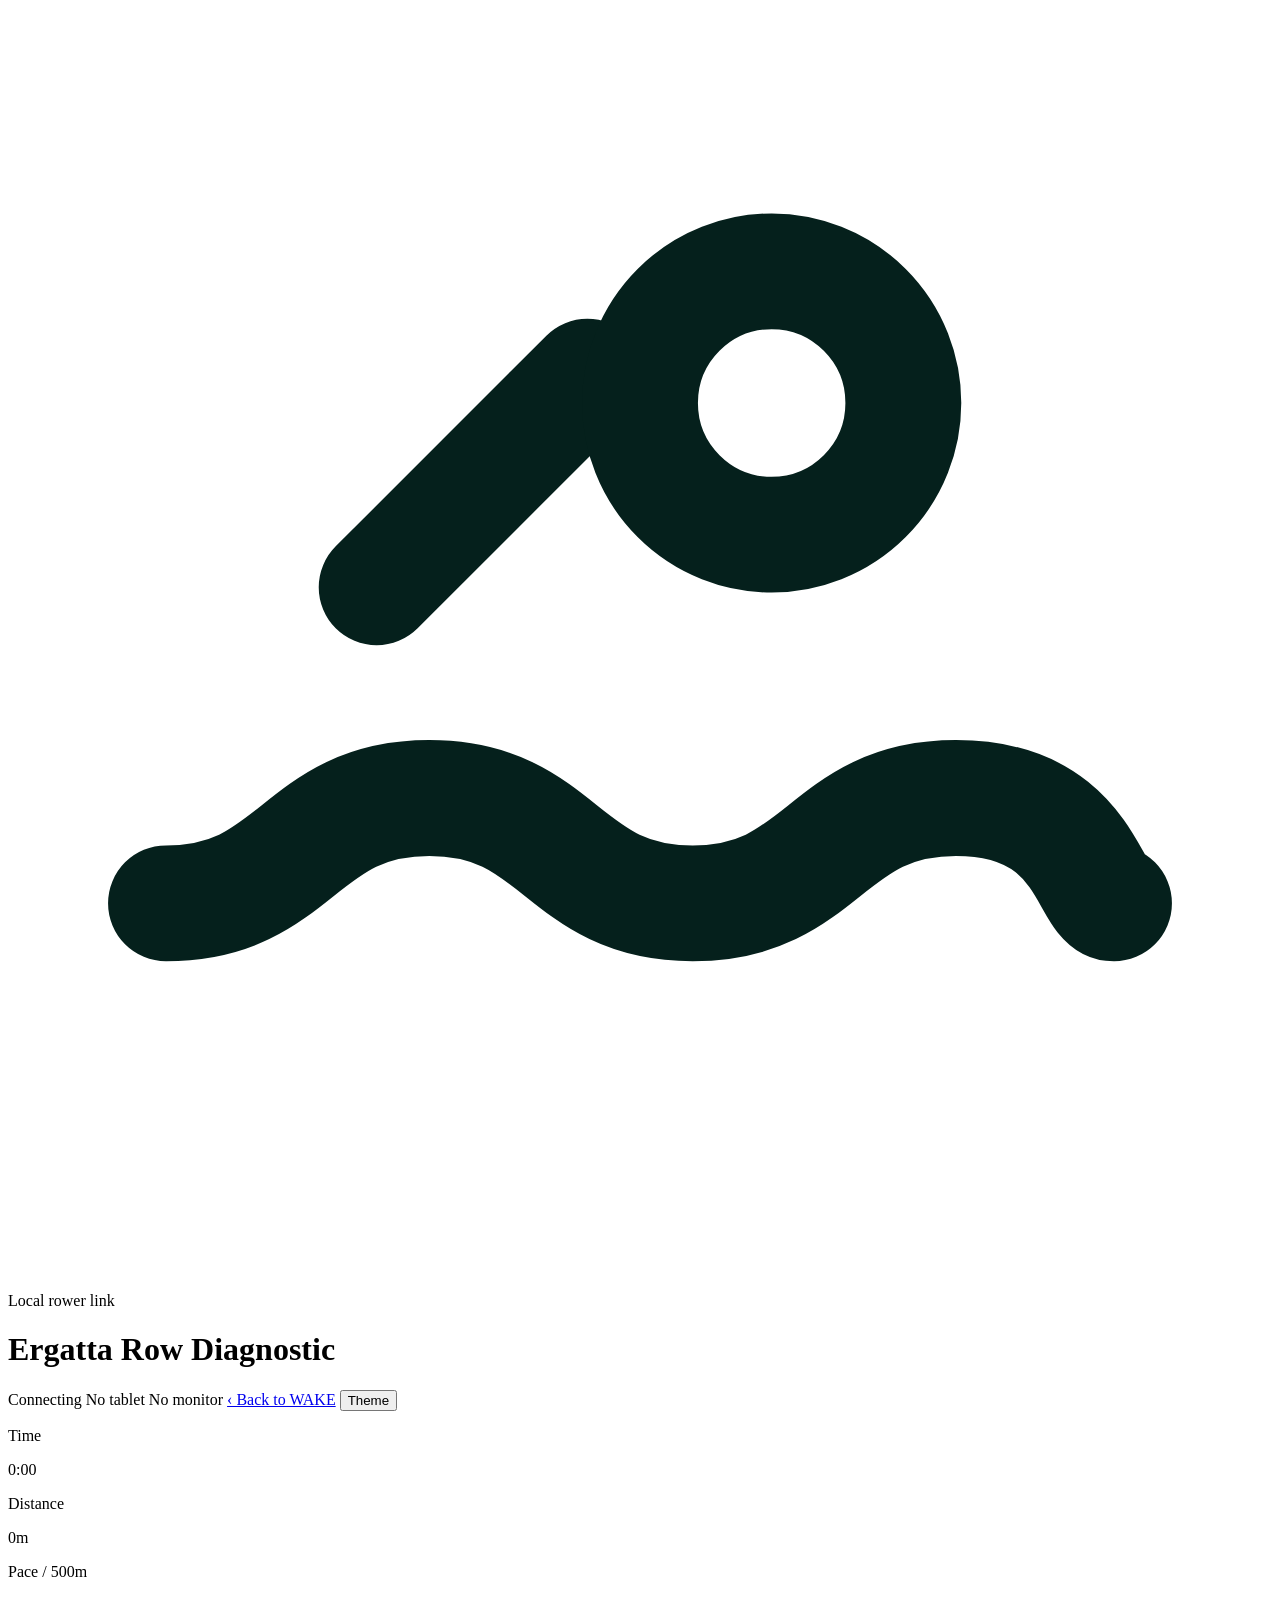
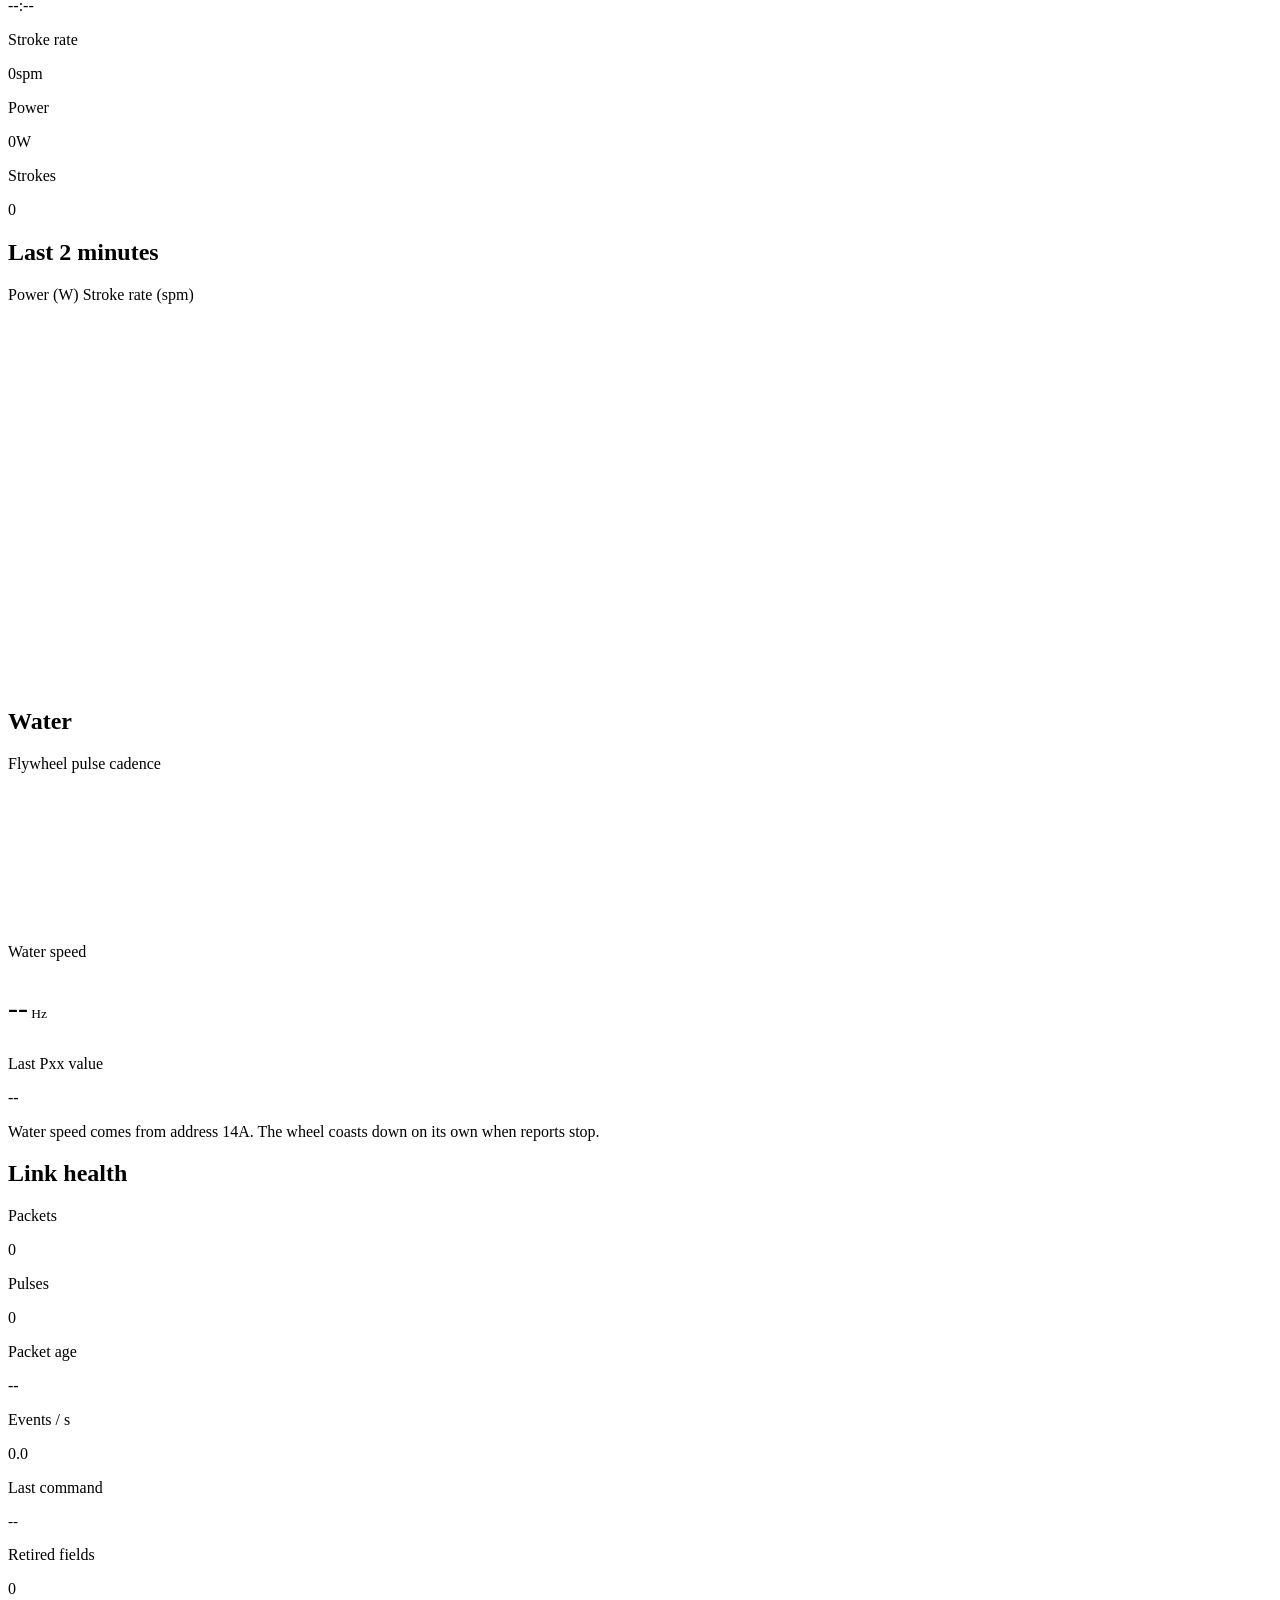
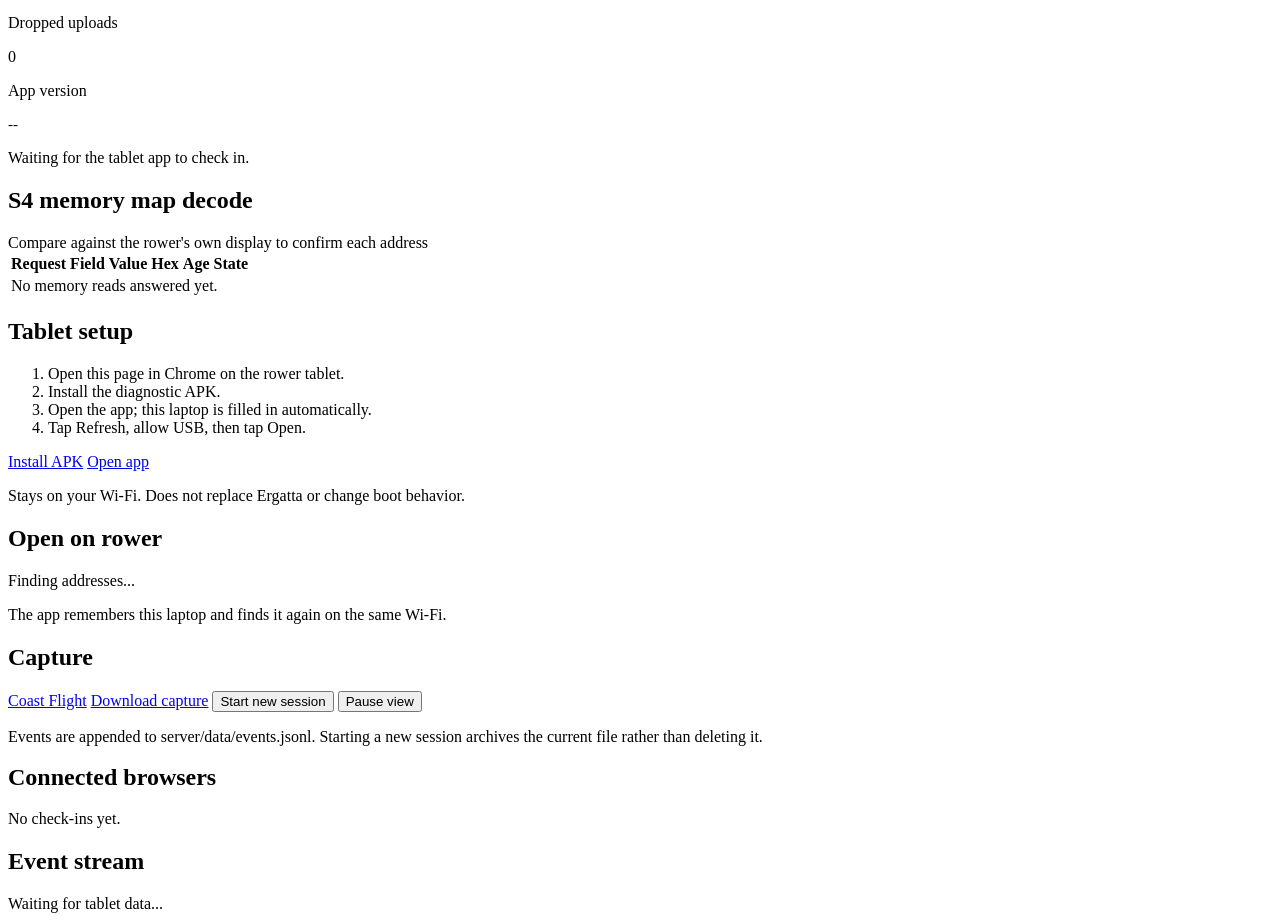
==== server/public/index.html @ 7d791b4f "WAKE: rowing instruments, 21 games and a coastal flight from a WaterRower S4 Reads the S4 monitor ov" ====
<!doctype html>
<html lang="en">
  <head>
    <meta charset="utf-8">
    <meta name="viewport" content="width=device-width, initial-scale=1">
    <title>Ergatta Row Diagnostic</title>
    <link rel="icon" type="image/svg+xml" href="/favicon.svg">
    <link rel="stylesheet" href="/style.css">
  </head>
  <body>
    <main class="shell">

      <header class="topbar">
        <div class="brand">
          <div class="brand-mark" aria-hidden="true">
            <svg viewBox="0 0 24 24" fill="none" stroke="#05201c" stroke-width="2.2" stroke-linecap="round" stroke-linejoin="round">
              <path d="M3 17c2.5 0 2.5-2 5-2s2.5 2 5 2 2.5-2 5-2 2.5 2 3 2"/>
              <path d="M7 11l4-4"/><circle cx="14.5" cy="7.5" r="2.5"/>
            </svg>
          </div>
          <div>
            <p class="eyebrow">Local rower link</p>
            <h1>Ergatta Row Diagnostic</h1>
          </div>
        </div>

        <div class="pill-row">
          <span class="pill" id="pillStream"><span class="dot"></span><span>Connecting</span></span>
          <span class="pill" id="pillTablet"><span class="dot"></span><span>No tablet</span></span>
          <span class="pill" id="pillMonitor"><span class="dot"></span><span>No monitor</span></span>
          <a class="button" id="backToAppTop" href="#" title="Bring the WAKE app back to the front">‹ Back to WAKE</a>
          <button id="themeToggle" type="button" title="Toggle light and dark">Theme</button>
        </div>
      </header>

      <section class="metrics" aria-label="Live rowing metrics">
        <div class="metric">
          <p class="metric-label">Time</p>
          <p class="metric-value" id="vTime">0:00</p>
        </div>
        <div class="metric">
          <p class="metric-label">Distance</p>
          <p class="metric-value" id="vDistance">0<span class="unit">m</span></p>
        </div>
        <div class="metric is-primary">
          <p class="metric-label">Pace / 500m</p>
          <p class="metric-value" id="vPace">--:--</p>
        </div>
        <div class="metric">
          <p class="metric-label">Stroke rate</p>
          <p class="metric-value" id="vRate">0<span class="unit">spm</span></p>
        </div>
        <div class="metric">
          <p class="metric-label">Power</p>
          <p class="metric-value" id="vWatts">0<span class="unit">W</span></p>
        </div>
        <div class="metric">
          <p class="metric-label">Strokes</p>
          <p class="metric-value" id="vStrokes">0</p>
        </div>
      </section>

      <div class="grid-2 grid-3up">
        <section class="panel chart-wrap">
          <div class="panel-head">
            <h2>Last 2 minutes</h2>
            <div class="legend">
              <span><i class="swatch" style="background:var(--accent)"></i>Power (W)</span>
              <span><i class="swatch" style="background:var(--pulse)"></i>Stroke rate (spm)</span>
            </div>
          </div>
          <canvas id="chart" width="900" height="380"></canvas>
        </section>

        <section class="panel">
          <div class="panel-head">
            <h2>Water</h2>
            <span class="small" style="margin:0">Flywheel pulse cadence</span>
          </div>
          <div class="water-row">
            <canvas id="paddle" width="150" height="150"></canvas>
            <div class="water-stats">
              <p class="stat-label">Water speed</p>
              <p class="stat-value" id="sPulseHz" style="font-size:30px">--<span class="unit" style="font-size:0.45em;color:var(--text-faint)"> Hz</span></p>
              <p class="stat-label" style="margin-top:10px">Last Pxx value</p>
              <p class="stat-value" id="sPulseValue">--</p>
              <p class="small" style="margin-top:10px">Water speed comes from address 14A. The wheel coasts down on its own when reports stop.</p>
            </div>
          </div>
        </section>

        <section class="panel">
          <h2>Link health</h2>
          <div class="stats">
            <div><p class="stat-label">Packets</p><p class="stat-value" id="sPackets">0</p></div>
            <div><p class="stat-label">Pulses</p><p class="stat-value" id="sPulses">0</p></div>
            <div><p class="stat-label">Packet age</p><p class="stat-value" id="sAge">--</p></div>
            <div><p class="stat-label">Events / s</p><p class="stat-value" id="sRate">0.0</p></div>
            <div><p class="stat-label">Last command</p><p class="stat-value" id="sCommand" style="font-size:15px">--</p></div>
            <div><p class="stat-label">Retired fields</p><p class="stat-value" id="sRetired">0</p></div>
            <div><p class="stat-label">Dropped uploads</p><p class="stat-value" id="sDropped">0</p></div>
            <div><p class="stat-label">App version</p><p class="stat-value" id="sVersion" style="font-size:15px">--</p></div>
          </div>
          <p class="small" id="sourceLine">Waiting for the tablet app to check in.</p>
        </section>
      </div>

      <section class="panel">
        <div class="panel-head">
          <h2>S4 memory map decode</h2>
          <span class="small" style="margin:0">Compare against the rower's own display to confirm each address</span>
        </div>
        <div class="overflow-x">
          <table class="map-table">
            <thead>
              <tr><th>Request</th><th>Field</th><th>Value</th><th>Hex</th><th>Age</th><th>State</th></tr>
            </thead>
            <tbody id="mapBody">
              <tr><td colspan="6" class="empty" style="font-family:var(--sans)">No memory reads answered yet.</td></tr>
            </tbody>
          </table>
        </div>
      </section>

      <div class="grid-3">
        <section class="panel">
          <h2>Tablet setup</h2>
          <ol class="steps">
            <li>Open this page in Chrome on the rower tablet.</li>
            <li>Install the diagnostic APK.</li>
            <li>Open the app; this laptop is filled in automatically.</li>
            <li>Tap Refresh, allow USB, then tap Open.</li>
          </ol>
          <div class="actions" style="margin-top:14px">
            <a class="button primary" href="/downloads/ergatta-row-diagnostic-debug.apk">Install APK</a>
            <a class="button" id="openAppLink" href="#">Open app</a>
          </div>
          <p class="small">Stays on your Wi-Fi. Does not replace Ergatta or change boot behavior.</p>
        </section>

        <section class="panel">
          <h2>Open on rower</h2>
          <div id="addressList" class="address-list"><span class="empty">Finding addresses...</span></div>
          <p class="small">The app remembers this laptop and finds it again on the same Wi-Fi.</p>
        </section>

        <section class="panel">
          <h2>Capture</h2>
          <div class="actions">
            <a class="button primary" href="/fly" target="_blank">Coast Flight</a>
            <a class="button" href="/api/export">Download capture</a>
            <button id="resetButton" type="button">Start new session</button>
            <button id="pauseButton" type="button" aria-pressed="false">Pause view</button>
          </div>
          <p class="small" id="captureNote">Events are appended to server/data/events.jsonl. Starting a new session archives the current file rather than deleting it.</p>
          <h2 style="margin-top:18px">Connected browsers</h2>
          <div id="browserList"><span class="empty">No check-ins yet.</span></div>
        </section>
      </div>

      <section class="panel">
        <div class="panel-head">
          <h2>Event stream</h2>
          <div class="filters" id="filters"></div>
        </div>
        <div id="eventList" class="events"><span class="empty">Waiting for tablet data...</span></div>
      </section>

    </main>
    <script src="/app.js"></script>
  </body>
</html>
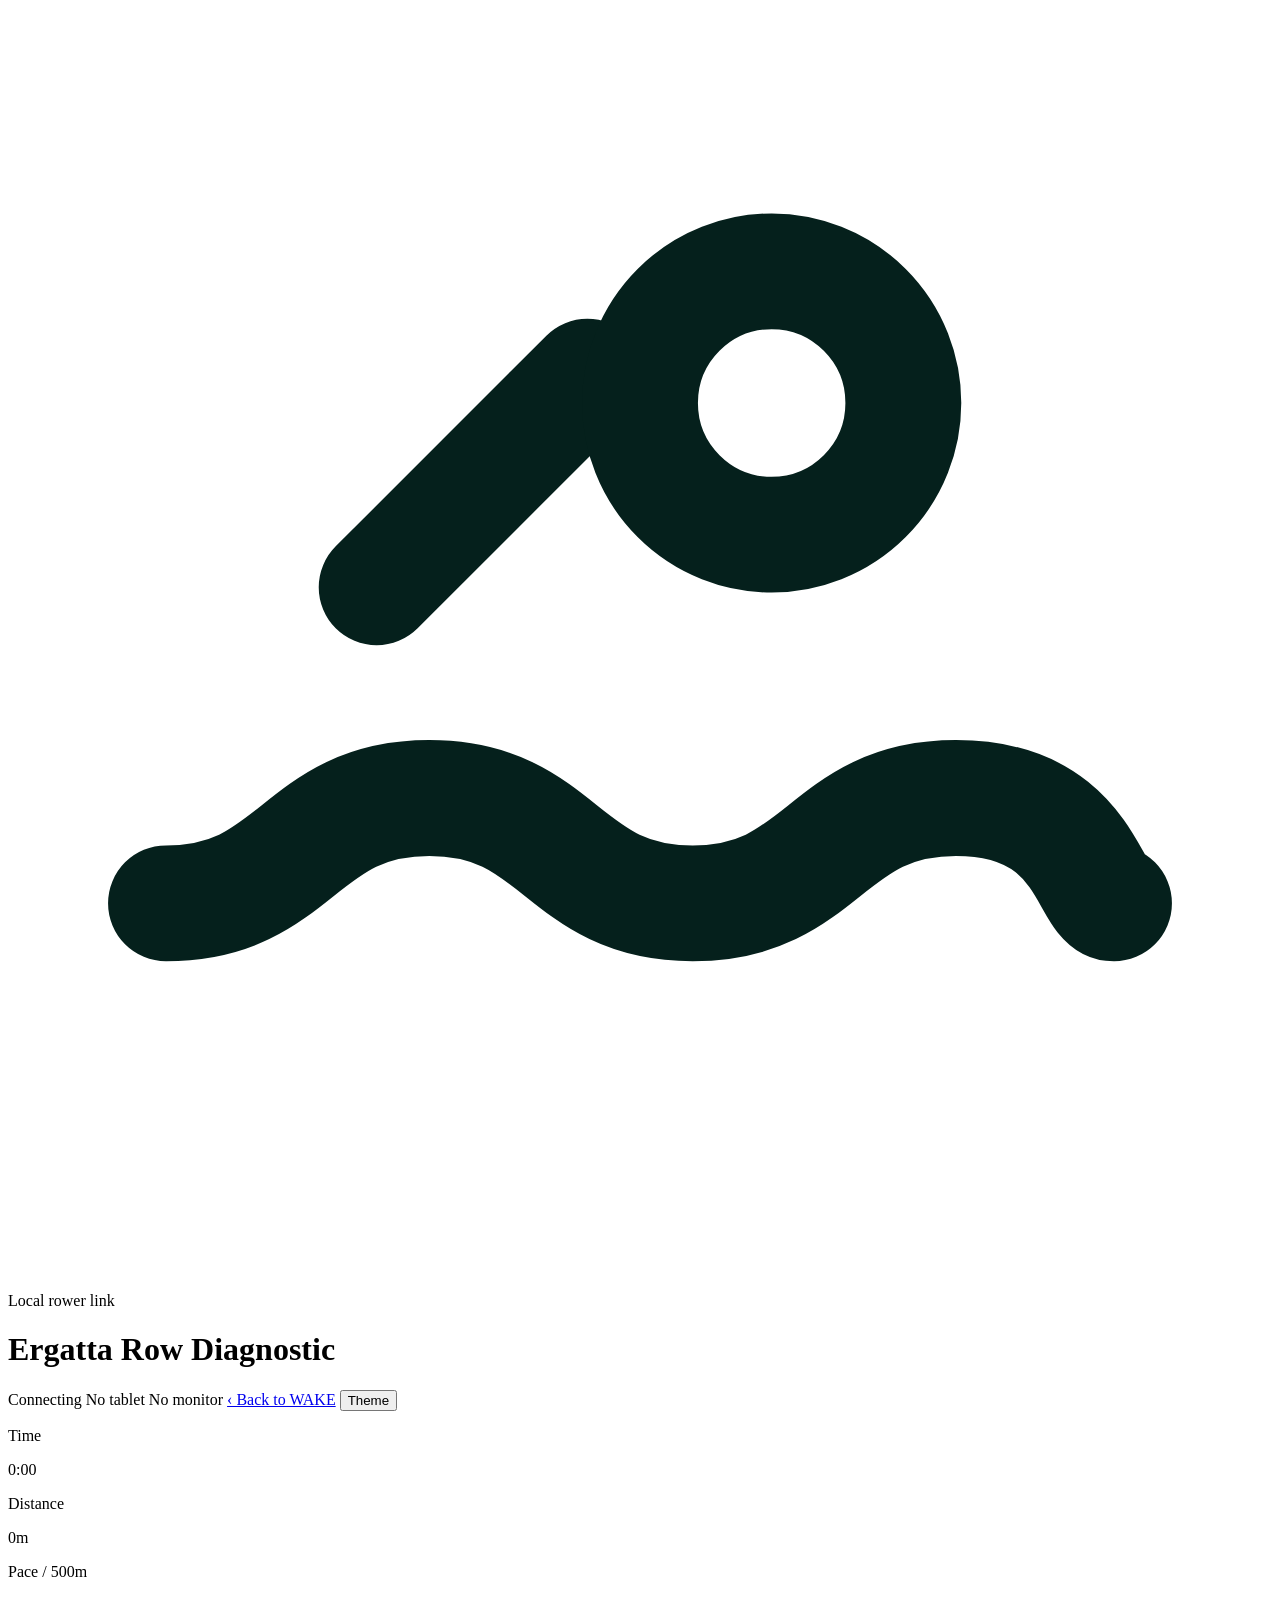
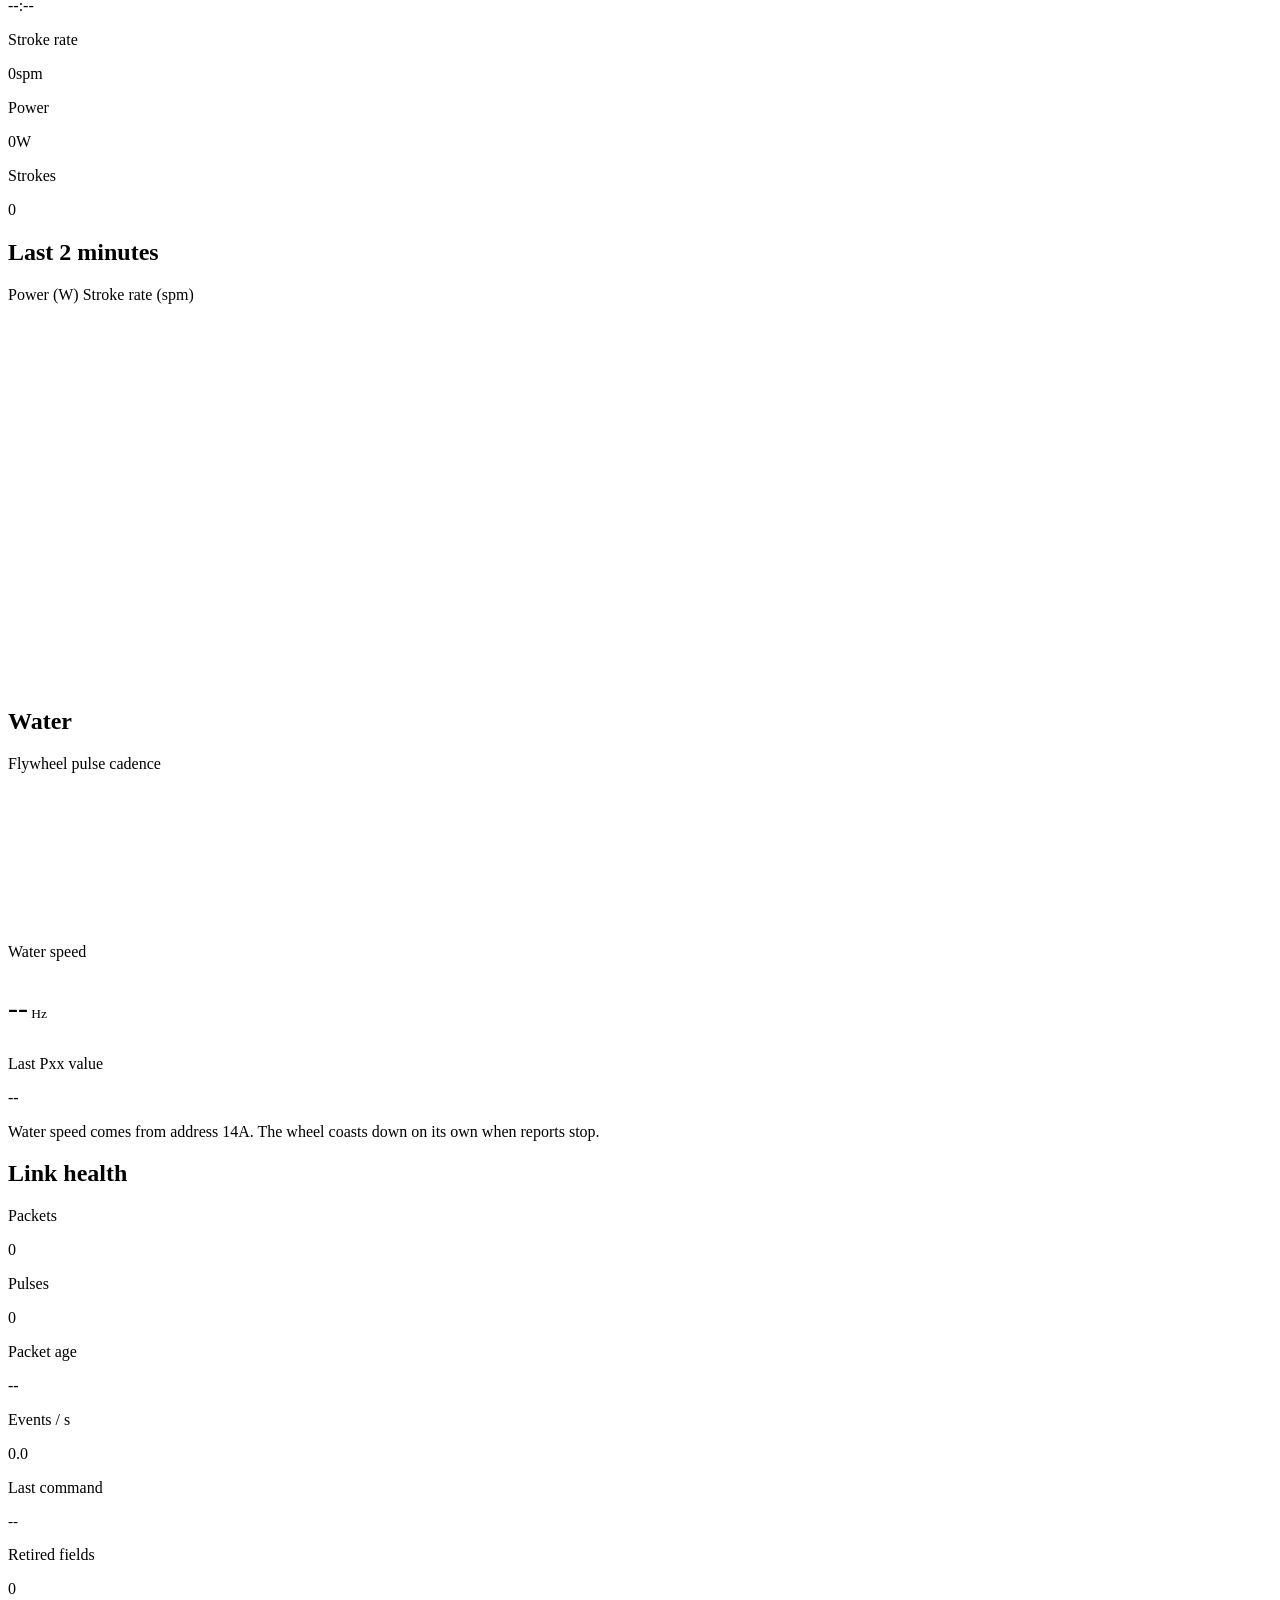
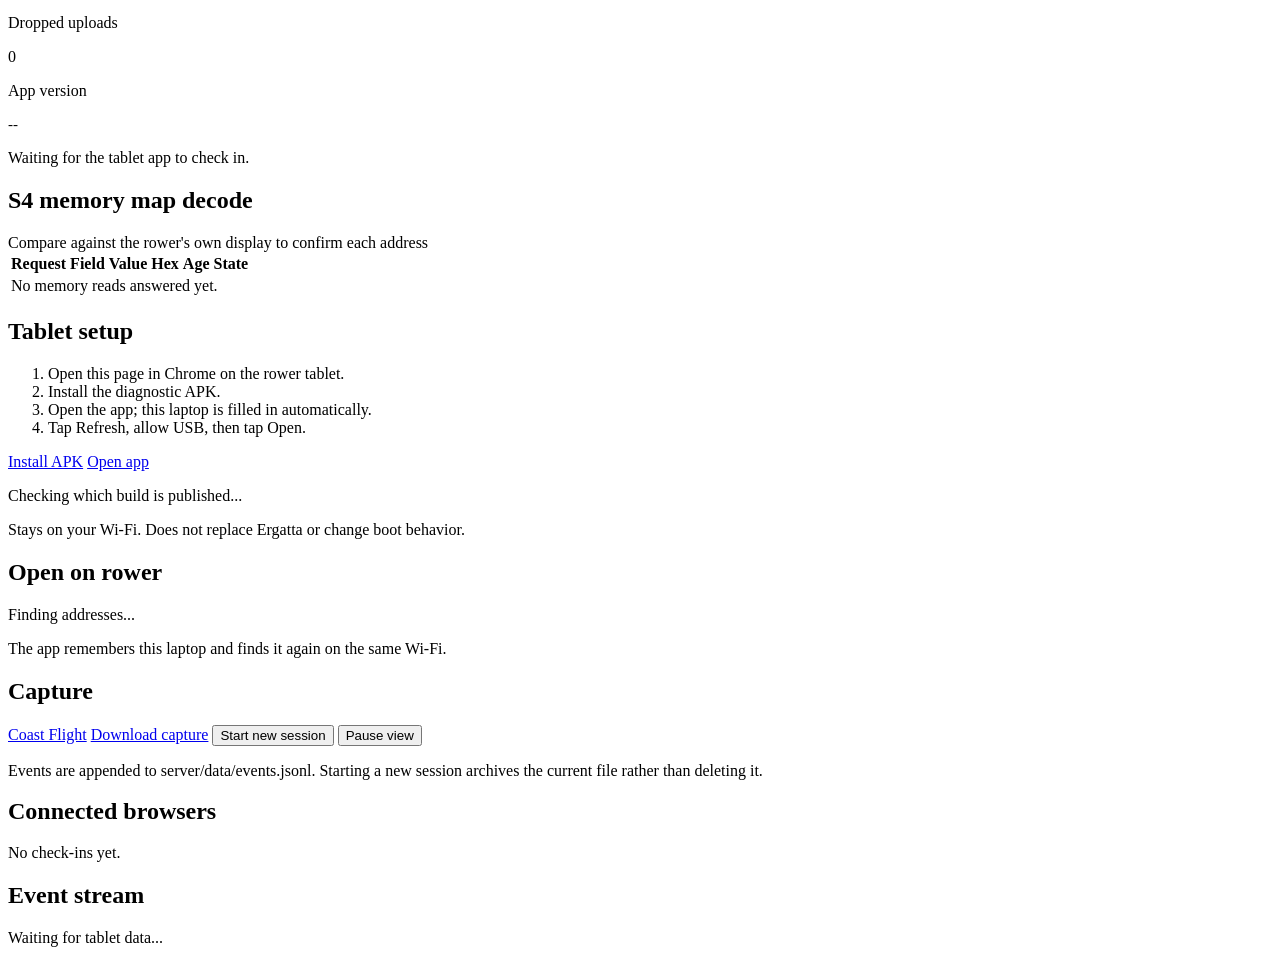
==== commit f9ab6408: "Gate screenshot upload out of the published build, add a publish script The screenshot tool posts a " ====
--- a/server/public/index.html
+++ b/server/public/index.html
@@ -135,6 +135,7 @@
             <a class="button primary" href="/downloads/ergatta-row-diagnostic-debug.apk">Install APK</a>
             <a class="button" id="openAppLink" href="#">Open app</a>
           </div>
+          <p class="small" id="apkLine">Checking which build is published...</p>
           <p class="small">Stays on your Wi-Fi. Does not replace Ergatta or change boot behavior.</p>
         </section>
 
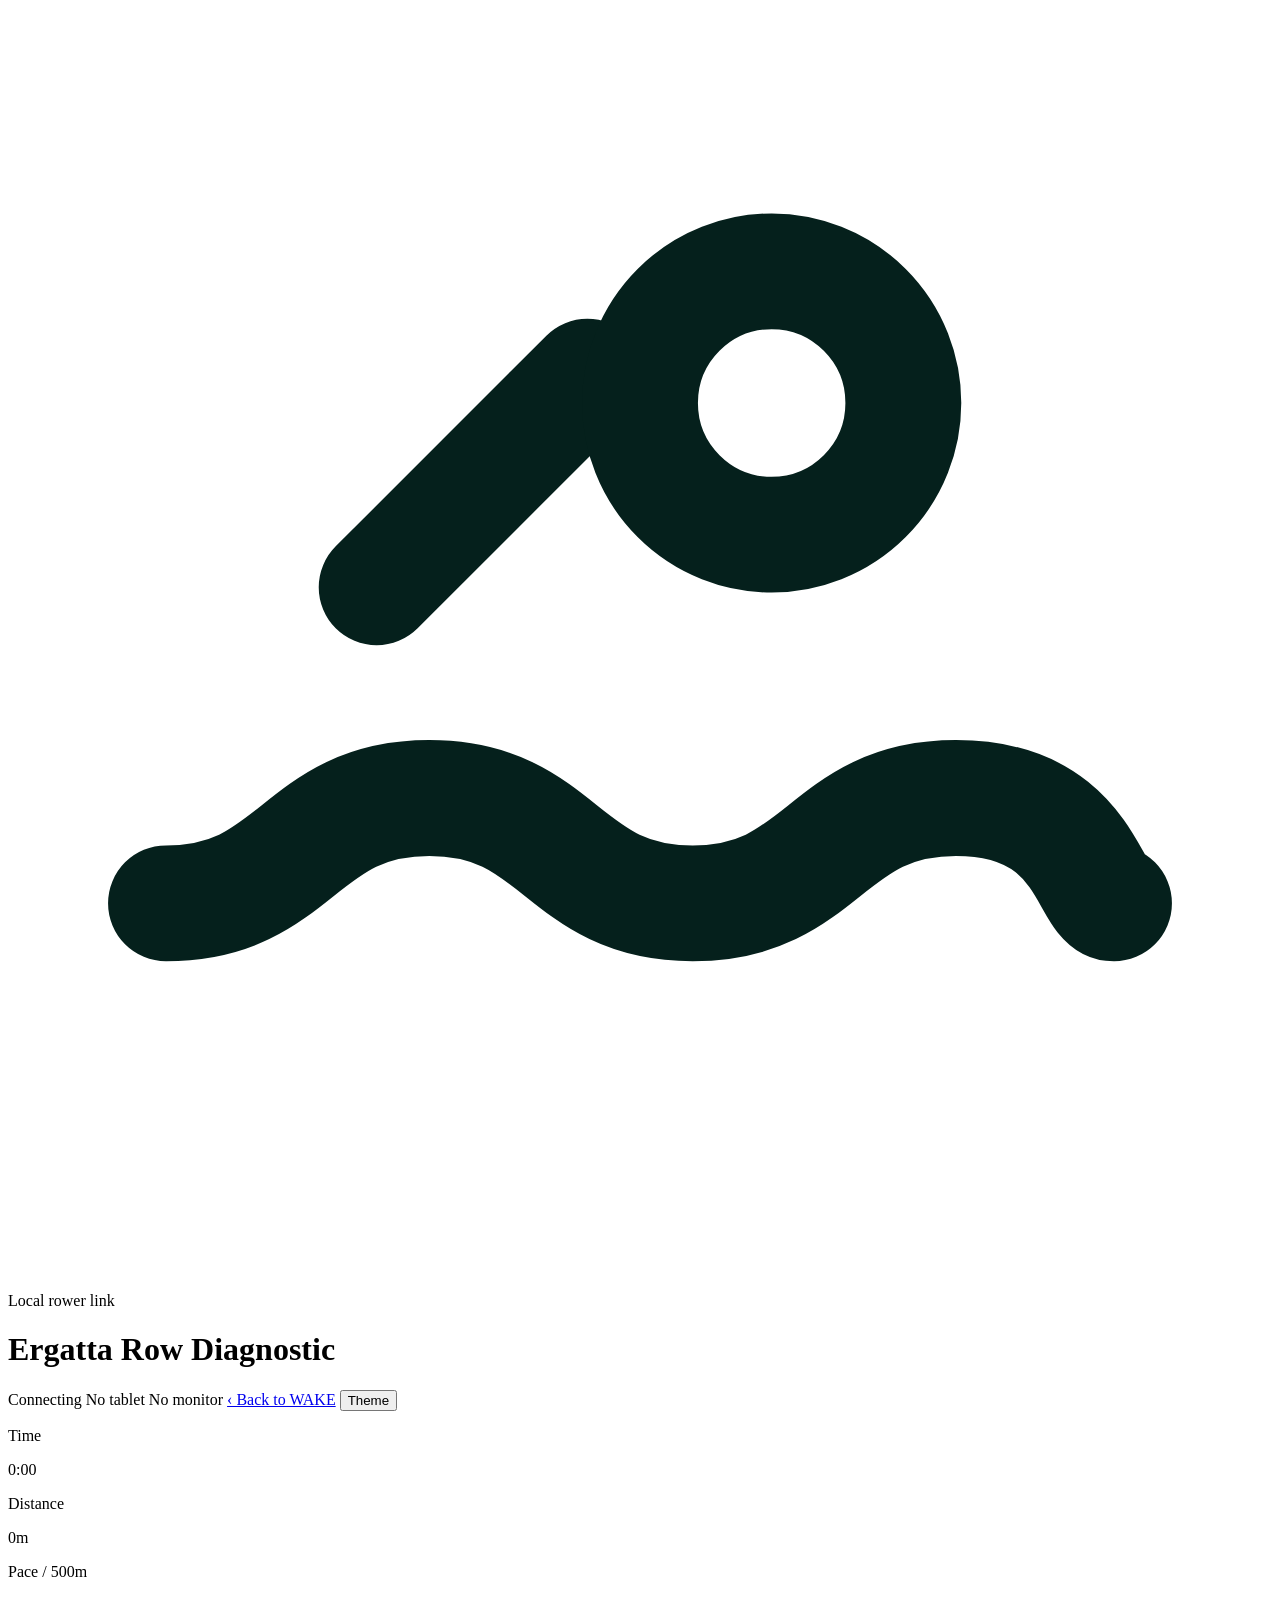
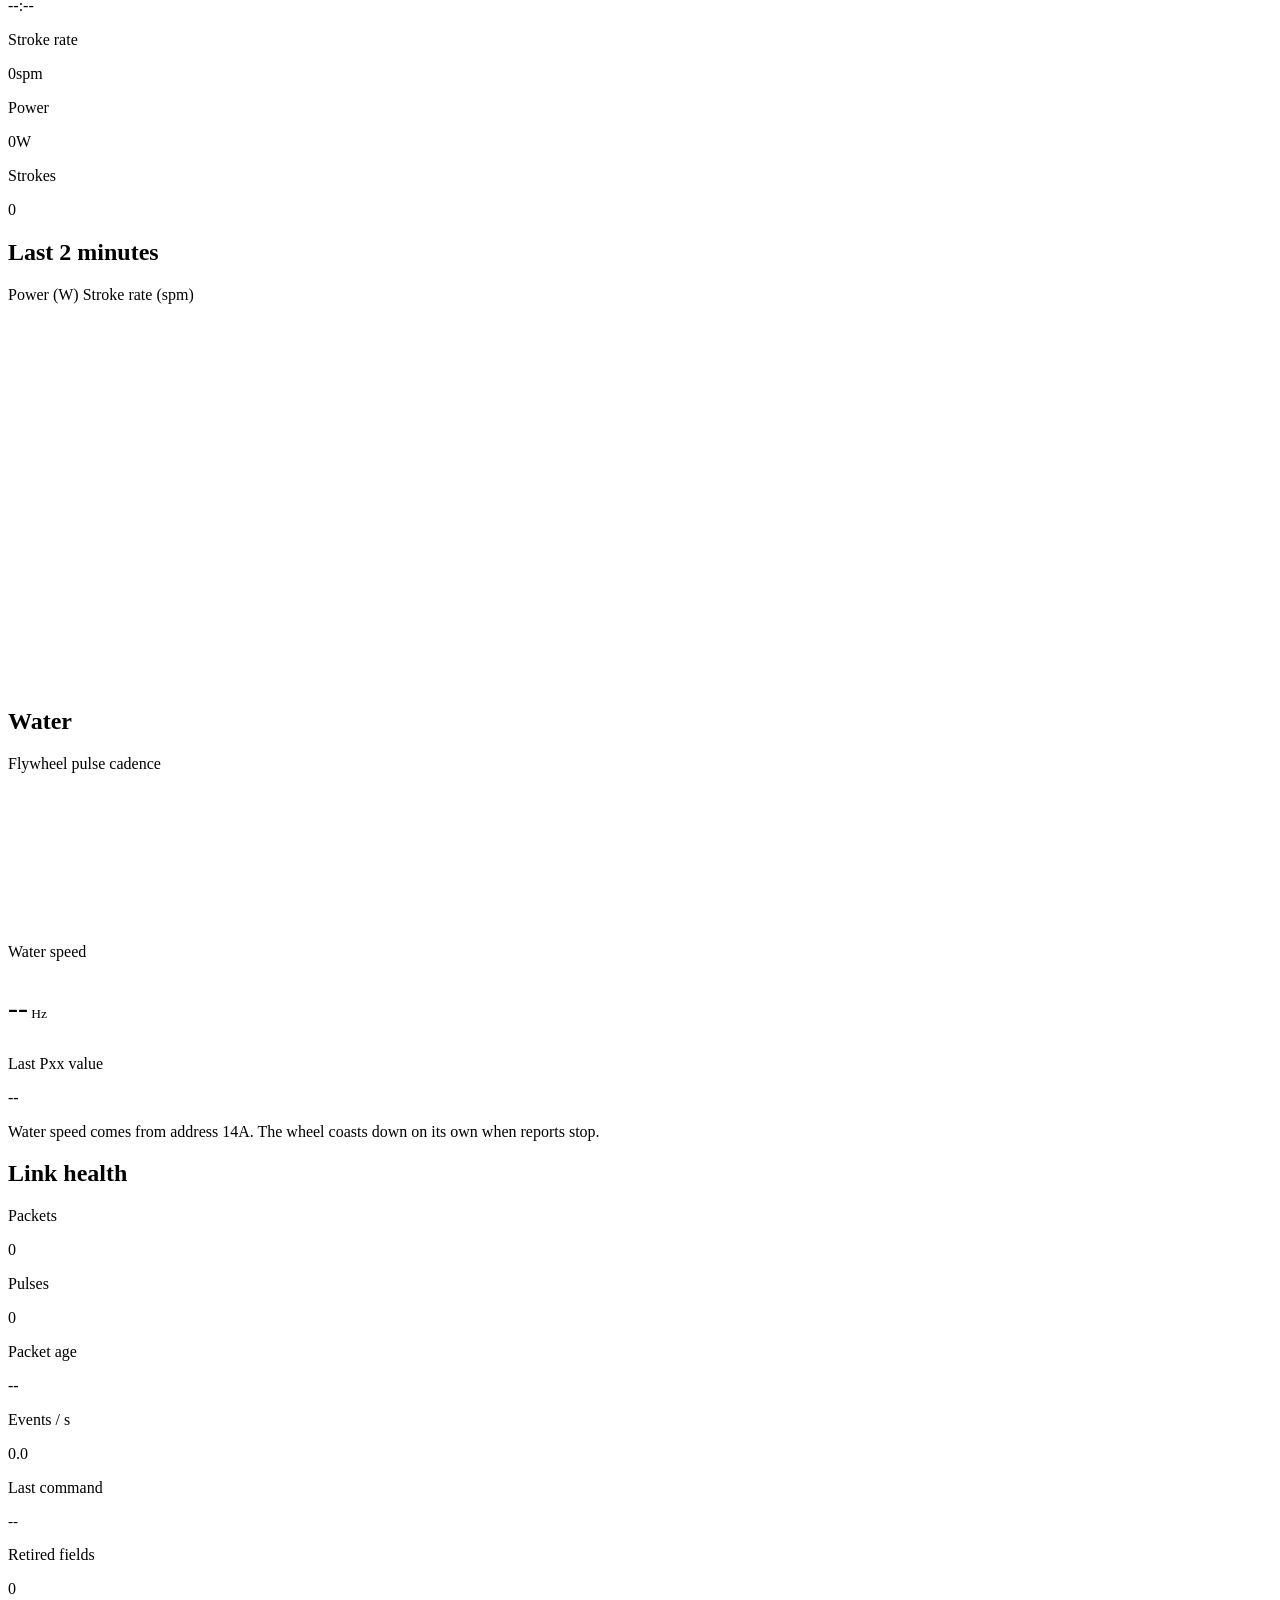
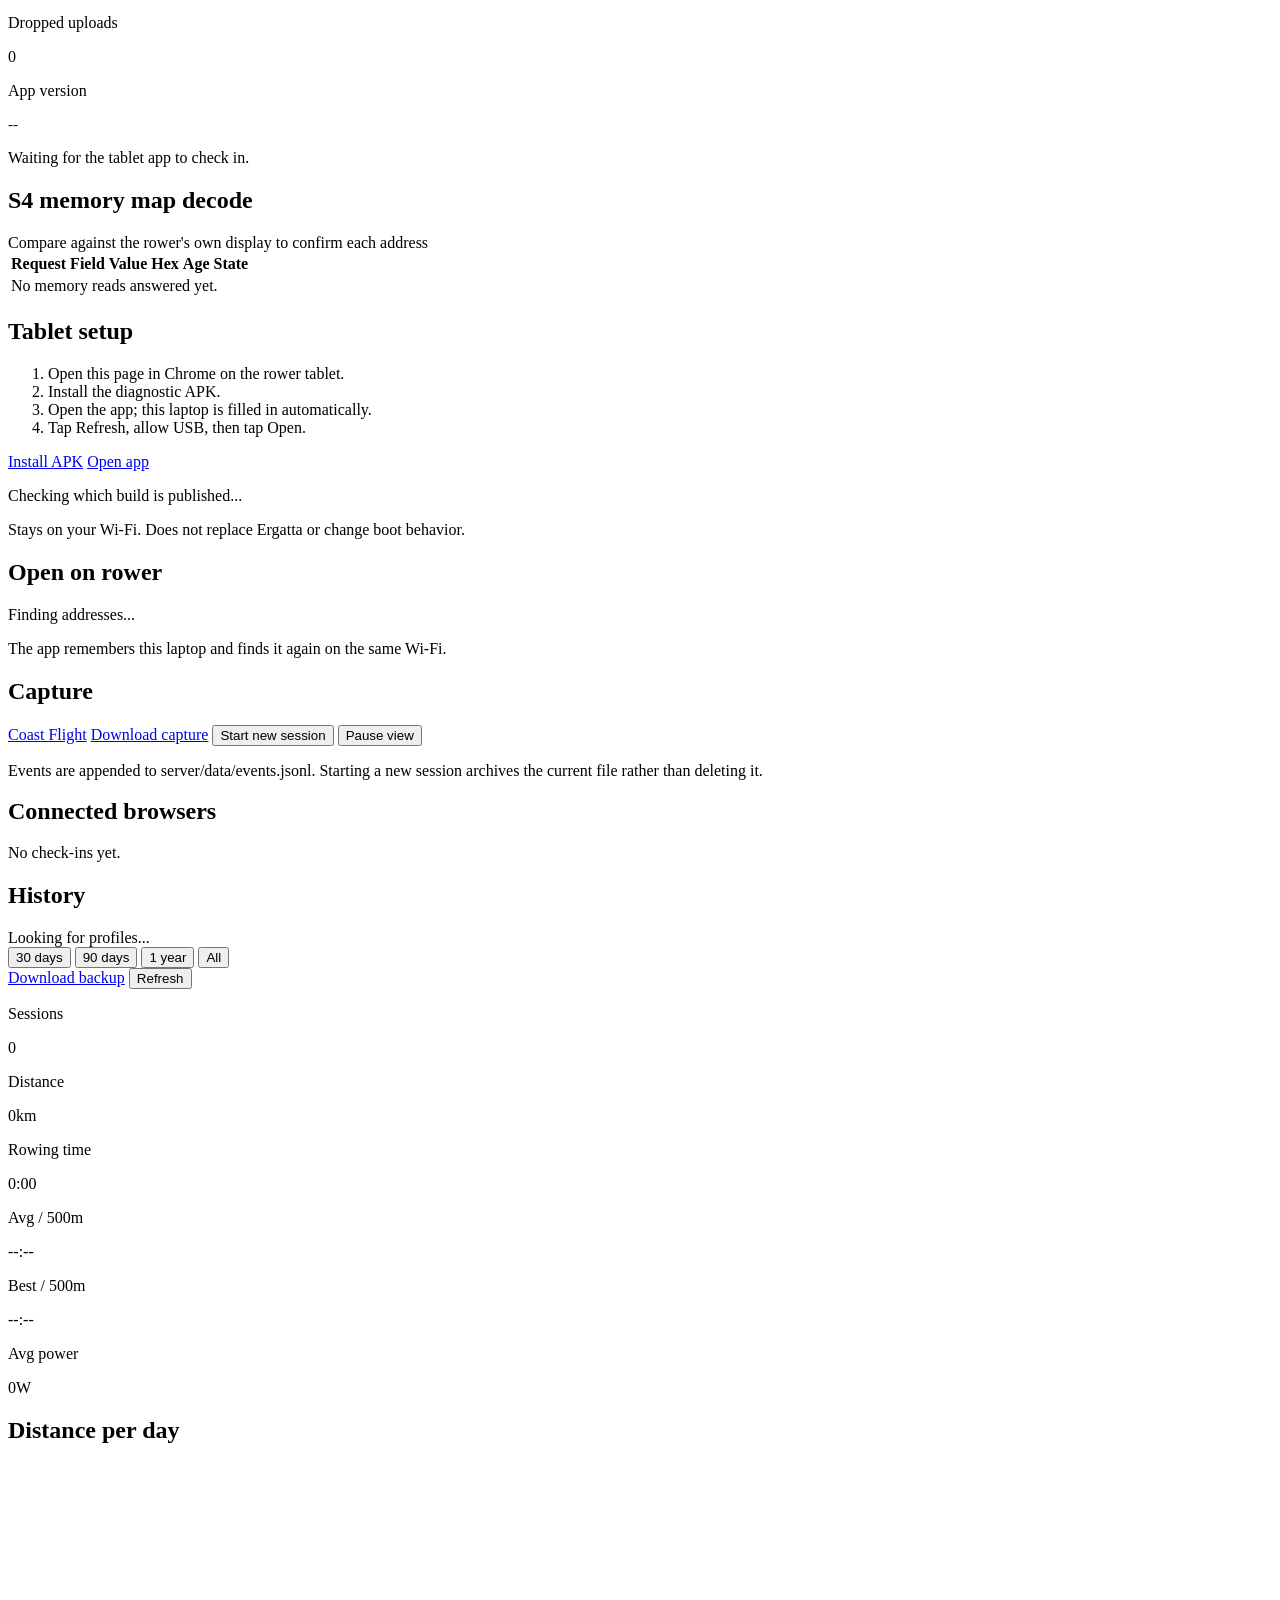
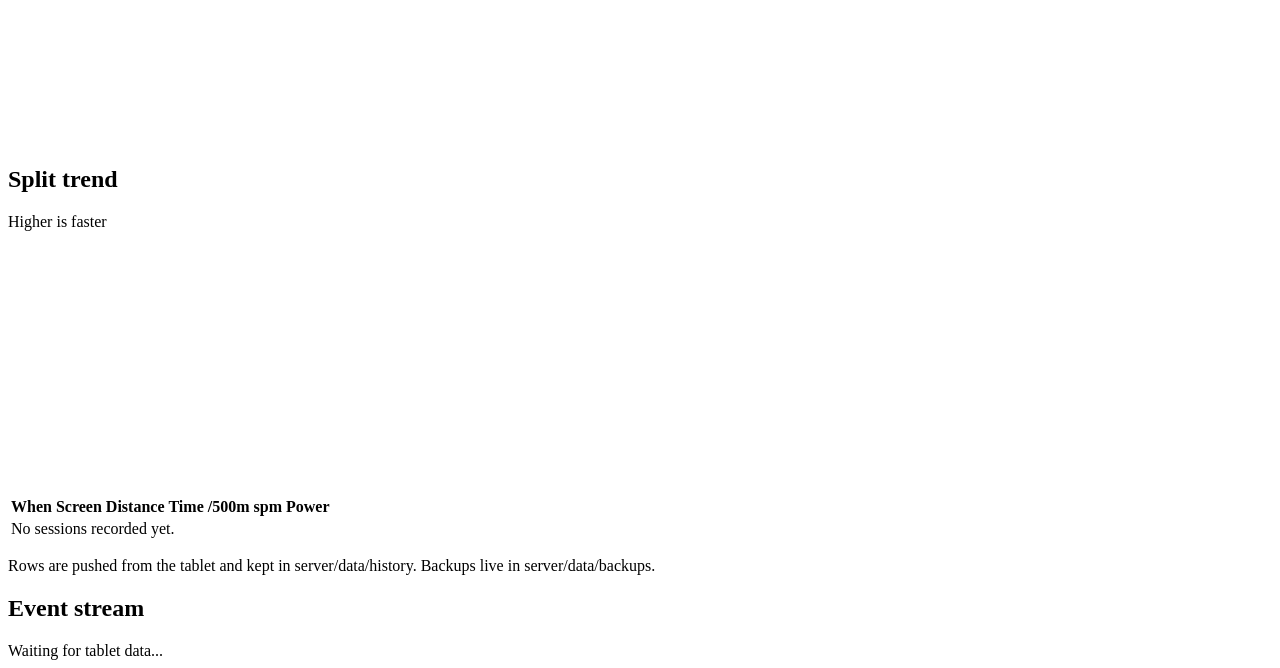
==== commit 816b6a09: "3.23.0: rower profiles, row history, laptop backup, and 105 more game features Two fan-outs plus an " ====
--- a/server/public/index.html
+++ b/server/public/index.html
@@ -159,6 +159,64 @@
         </section>
       </div>
 
+      <section class="panel history" id="historyPanel">
+        <div class="panel-head">
+          <h2>History</h2>
+          <div class="filters" id="historyProfiles"><span class="small" style="margin:0">Looking for profiles...</span></div>
+        </div>
+
+        <div class="history-controls">
+          <div class="filters" id="historyRanges">
+            <button class="chip" type="button" data-days="30" aria-pressed="true">30 days</button>
+            <button class="chip" type="button" data-days="90" aria-pressed="false">90 days</button>
+            <button class="chip" type="button" data-days="365" aria-pressed="false">1 year</button>
+            <button class="chip" type="button" data-days="0" aria-pressed="false">All</button>
+          </div>
+          <div class="actions">
+            <a class="button" id="backupLink" href="#">Download backup</a>
+            <button id="historyRefresh" type="button">Refresh</button>
+          </div>
+        </div>
+
+        <div class="stats history-summary">
+          <div><p class="stat-label">Sessions</p><p class="stat-value" id="hSessions">0</p></div>
+          <div><p class="stat-label">Distance</p><p class="stat-value" id="hMeters">0<span class="unit">km</span></p></div>
+          <div><p class="stat-label">Rowing time</p><p class="stat-value" id="hTime">0:00</p></div>
+          <div><p class="stat-label">Avg / 500m</p><p class="stat-value" id="hSplit">--:--</p></div>
+          <div><p class="stat-label">Best / 500m</p><p class="stat-value" id="hBest">--:--</p></div>
+          <div><p class="stat-label">Avg power</p><p class="stat-value" id="hWatts">0<span class="unit">W</span></p></div>
+        </div>
+
+        <div class="grid-2 history-charts">
+          <div class="history-chart">
+            <div class="panel-head">
+              <h2>Distance per day</h2>
+              <span class="small" style="margin:0" id="hDistanceNote">&nbsp;</span>
+            </div>
+            <canvas id="historyDistance" width="900" height="260"></canvas>
+          </div>
+          <div class="history-chart">
+            <div class="panel-head">
+              <h2>Split trend</h2>
+              <span class="small" style="margin:0">Higher is faster</span>
+            </div>
+            <canvas id="historySplit" width="900" height="260"></canvas>
+          </div>
+        </div>
+
+        <div class="overflow-x">
+          <table class="map-table history-table">
+            <thead>
+              <tr><th>When</th><th>Screen</th><th>Distance</th><th>Time</th><th>/500m</th><th>spm</th><th>Power</th></tr>
+            </thead>
+            <tbody id="historyBody">
+              <tr><td colspan="7" class="empty" style="font-family:var(--sans)">No sessions recorded yet.</td></tr>
+            </tbody>
+          </table>
+        </div>
+        <p class="small" id="historyNote">Rows are pushed from the tablet and kept in server/data/history. Backups live in server/data/backups.</p>
+      </section>
+
       <section class="panel">
         <div class="panel-head">
           <h2>Event stream</h2>
